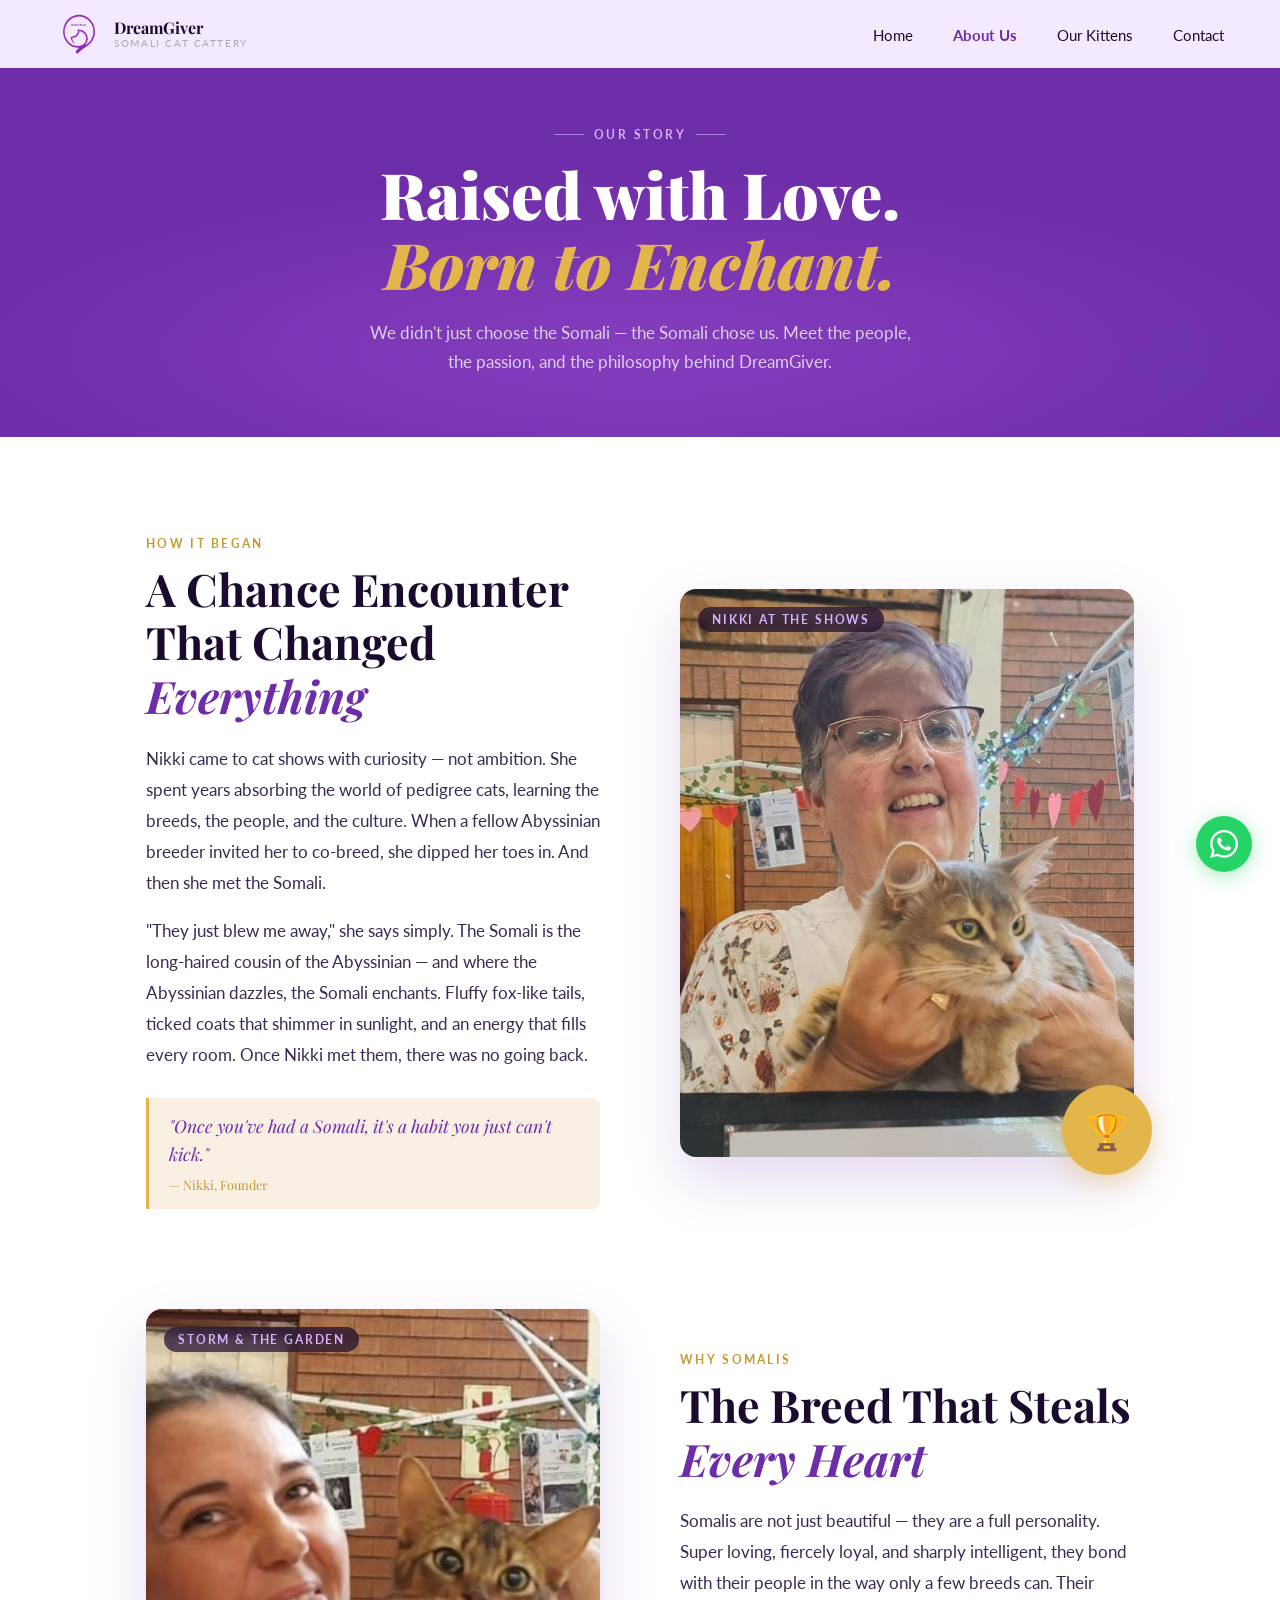
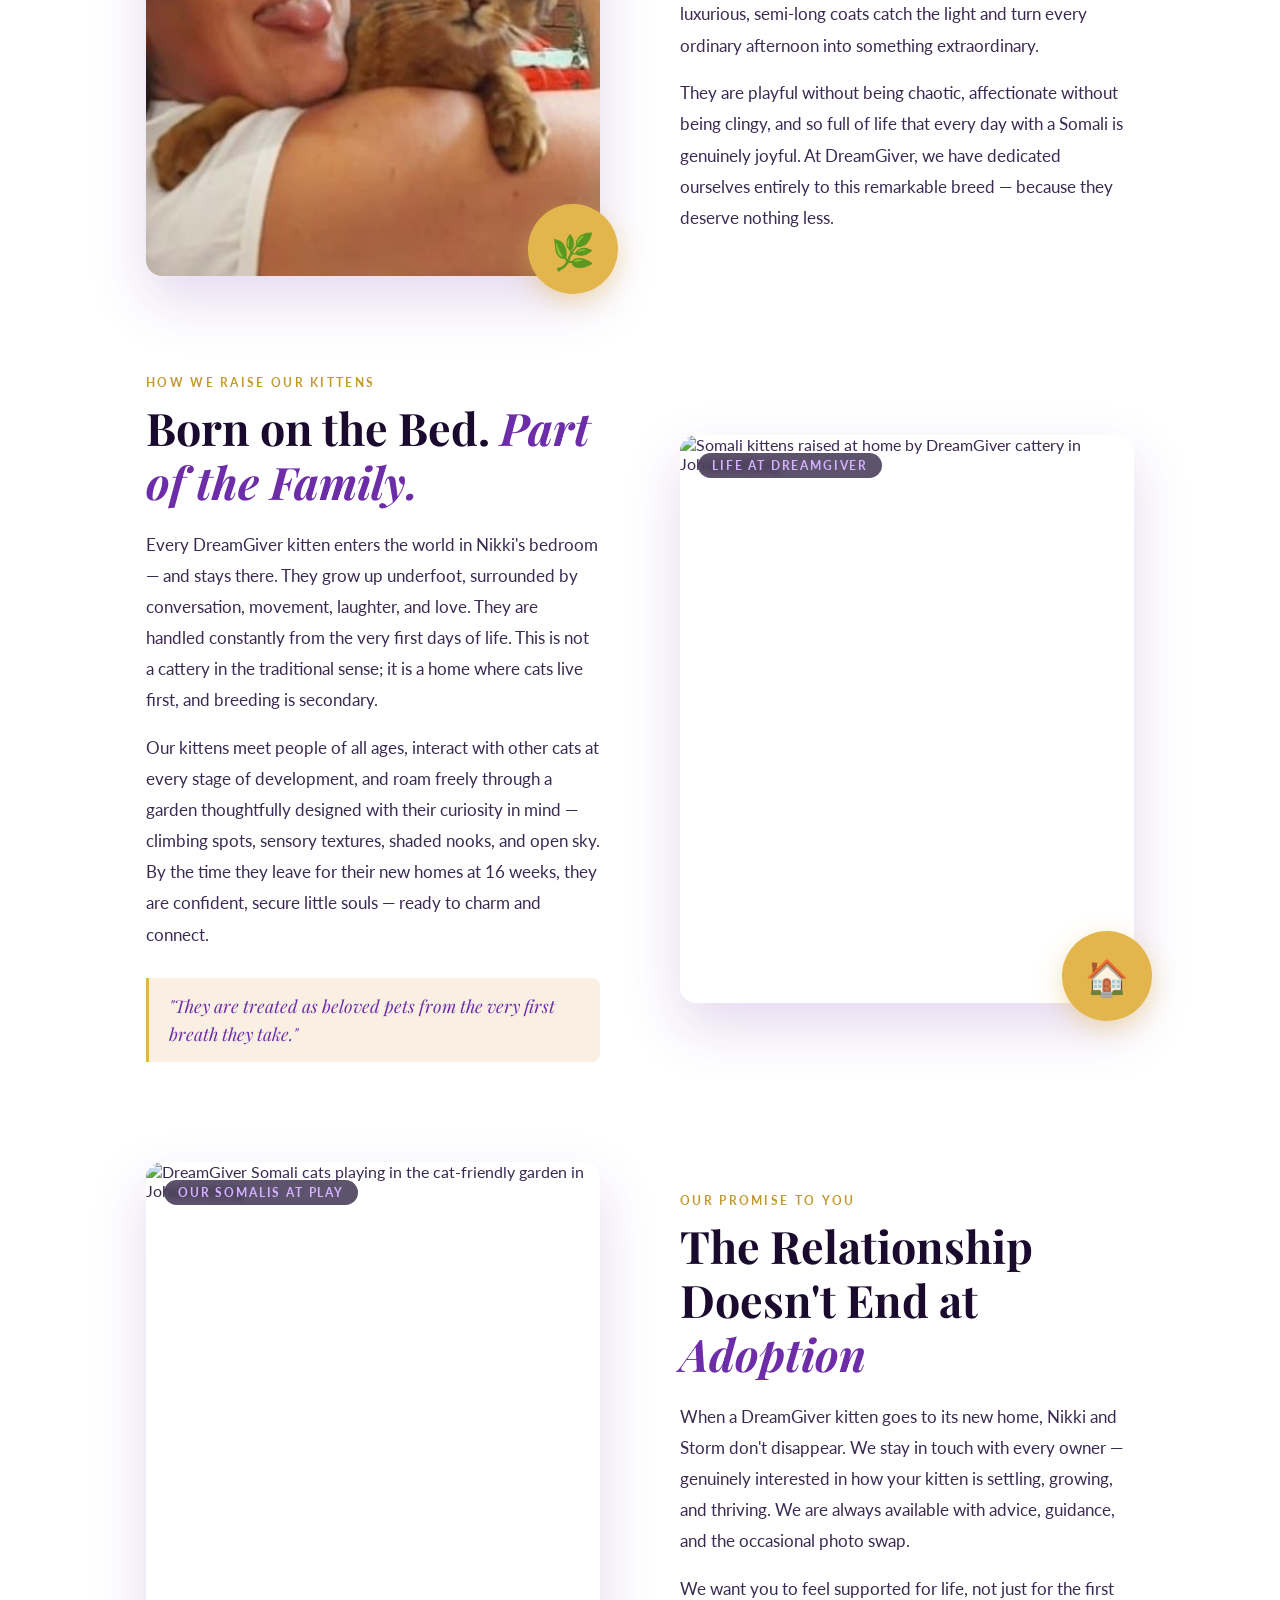
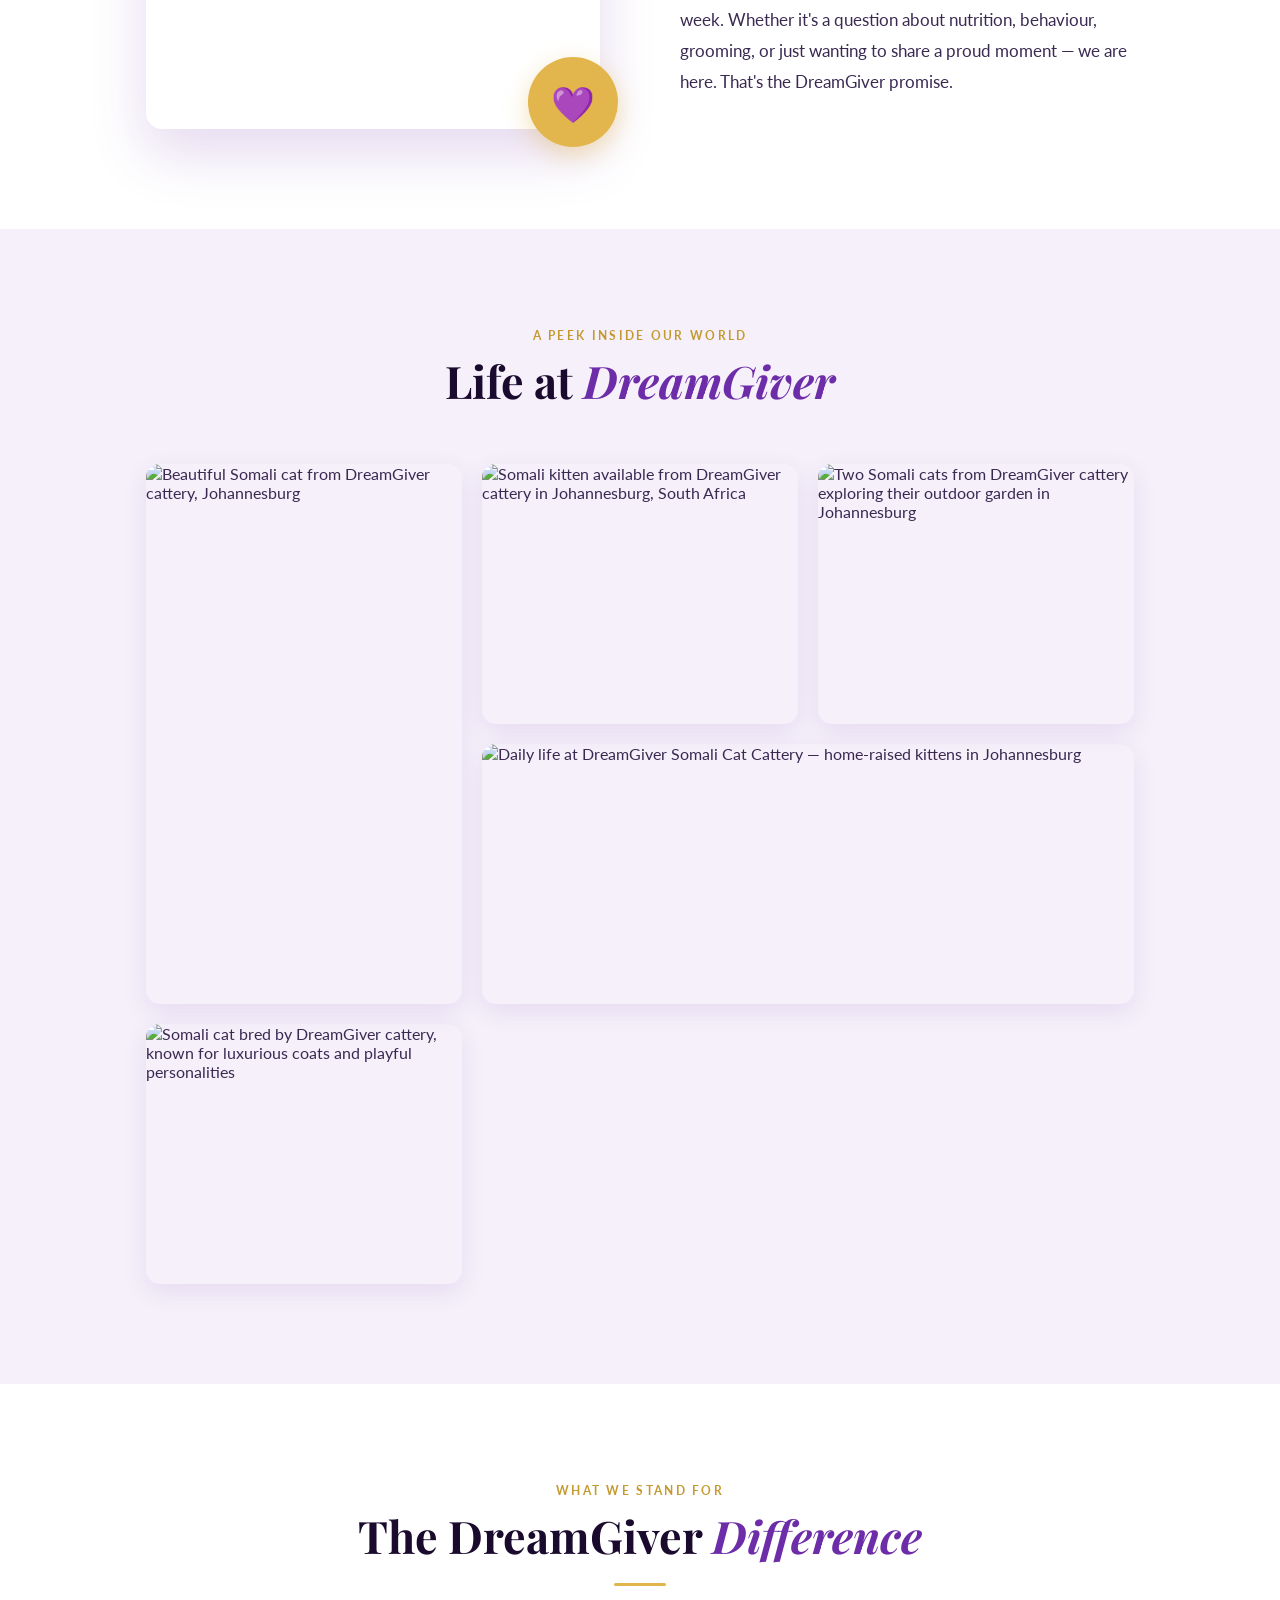
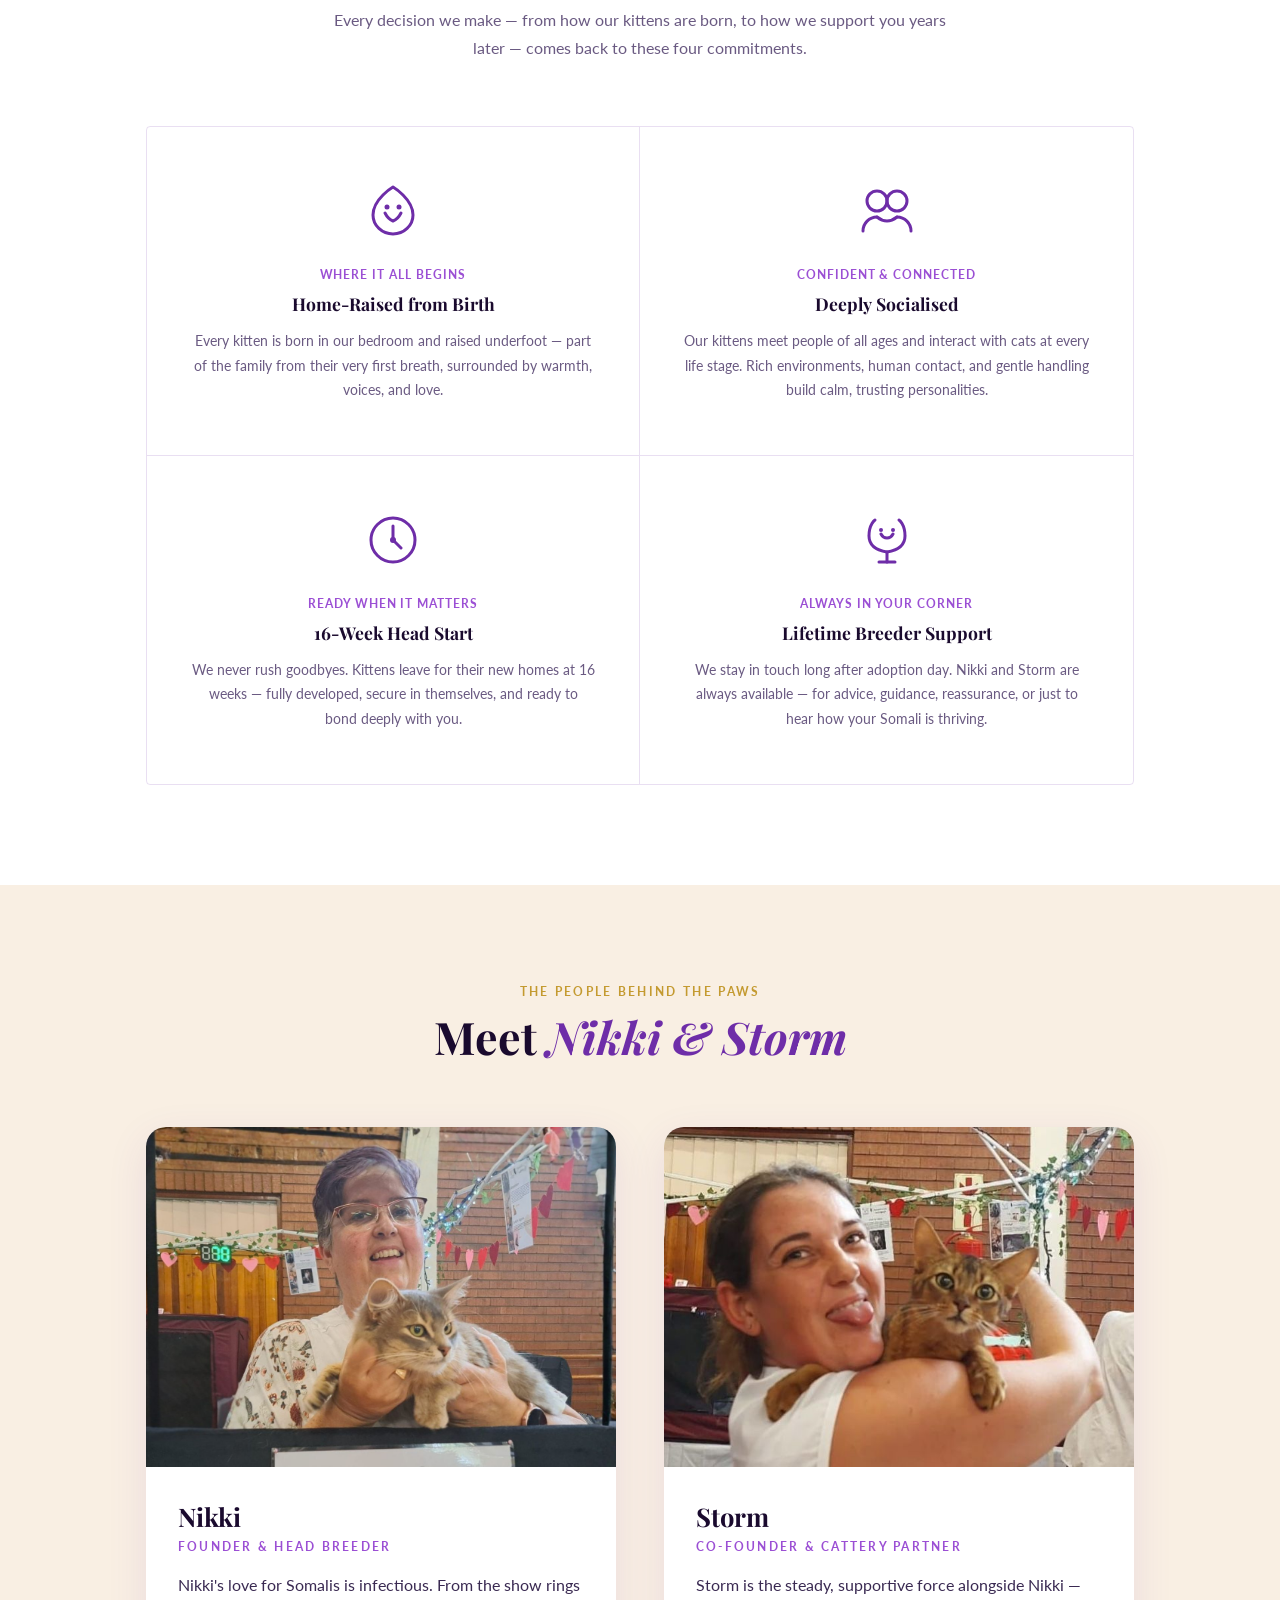
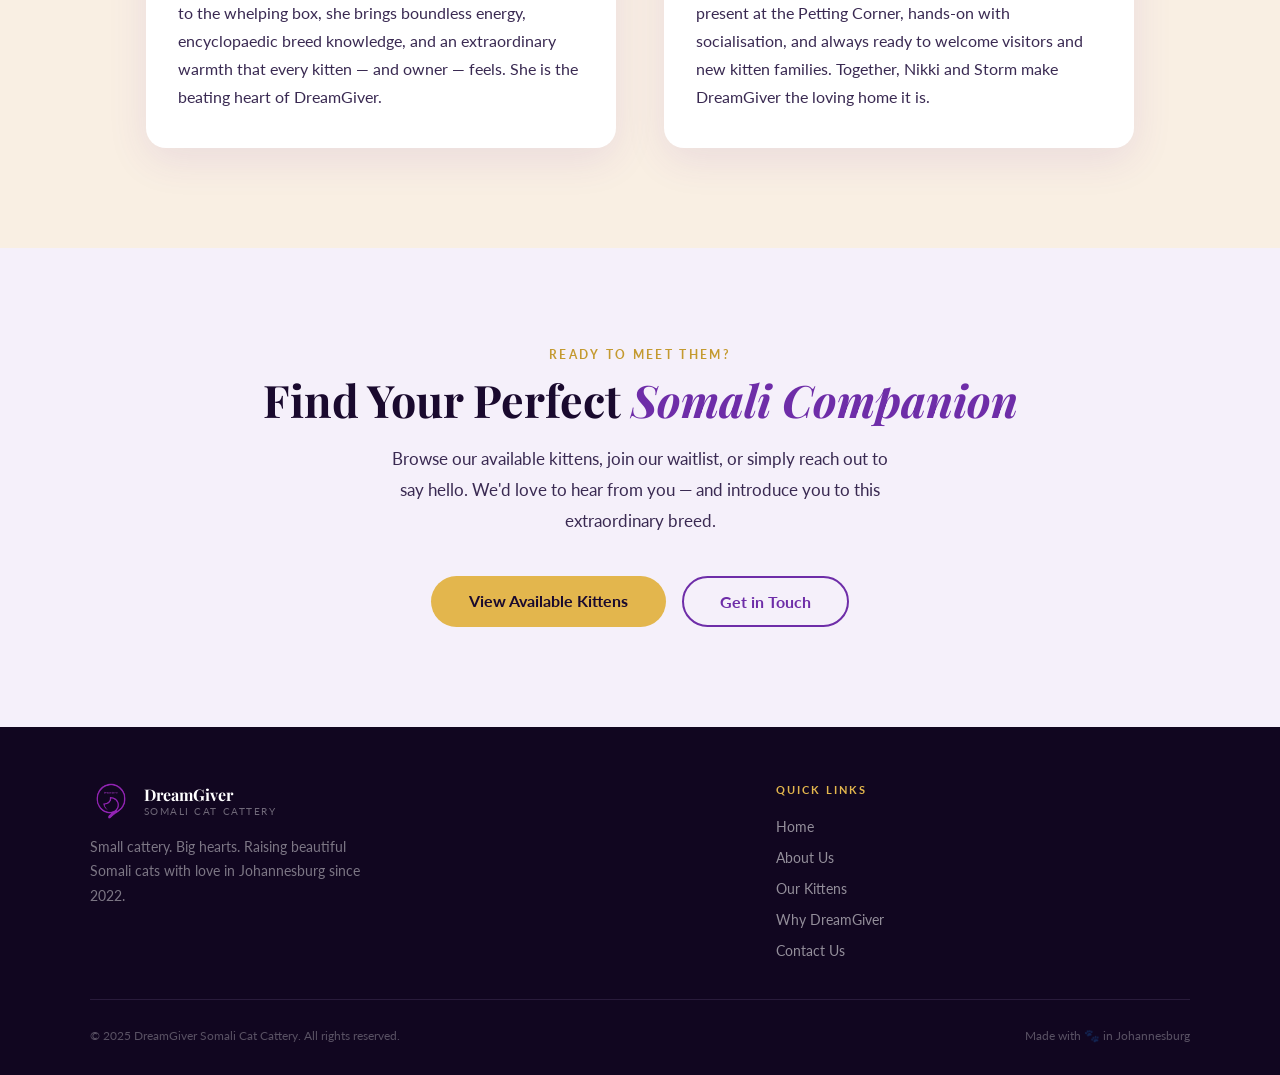
==== About.html @ c56e37cd "Update home page, add about and kittens pages" ====
<!DOCTYPE html>
<html lang="en">
<head>
  <meta charset="UTF-8" />
  <meta name="viewport" content="width=device-width, initial-scale=1.0" />

  <title>About Us | DreamGiver Somali Cat Cattery | Johannesburg</title>
  <meta name="description" content="Meet Nikki and Storm — the passionate hearts behind DreamGiver Somali Cat Cattery. Learn our story, our love for the Somali breed, and how we raise every kitten with devotion." />
  <meta name="keywords" content="DreamGiver cattery about, Nikki Storm Somali breeder, Somali cat breeders Johannesburg, DreamGiver Somalis story" />
  <meta name="author" content="DreamGiver Somali Cat Cattery" />
  <meta name="robots" content="index, follow" />
  <link rel="canonical" href="https://www.dreamgivercattery.com/about.html" />

  <meta property="og:type" content="website" />
  <meta property="og:url" content="https://www.dreamgivercattery.com/about.html" />
  <meta property="og:title" content="About DreamGiver | Somali Cat Cattery, Johannesburg" />
  <meta property="og:description" content="Meet Nikki and Storm — the heart behind DreamGiver. A small, passionate cattery raising extraordinary Somali cats with love in Johannesburg." />
  <meta property="og:image" content="https://www.dreamgivercattery.com/DreamGiver_logo.png" />

  <!-- ─── LOCAL BUSINESS STRUCTURED DATA ─── -->
  <script type="application/ld+json">
  {
    "@context": "https://schema.org",
    "@type": "LocalBusiness",
    "name": "DreamGiver Somali Cat Cattery",
    "description": "A small, passionate Somali cat cattery based in Johannesburg, raising beautiful well-socialised kittens with love and lifetime breeder support.",
    "url": "https://www.dreamgivercattery.com",
    "logo": "https://www.dreamgivercattery.com/DreamGiver_logo.png",
    "image": "https://www.dreamgivercattery.com/DreamGiver_logo.png",
    "telephone": ["+27827791642", "+27823374560"],
    "email": "dreamgivercattery@gmail.com",
    "address": {
      "@type": "PostalAddress",
      "addressLocality": "Johannesburg",
      "addressRegion": "Gauteng",
      "addressCountry": "ZA"
    },
    "geo": {
      "@type": "GeoCoordinates",
      "latitude": -26.2041,
      "longitude": 28.0473
    },
    "sameAs": [
      "https://www.instagram.com/dreamgivercattery/",
      "https://web.facebook.com/profile.php?id=61587740160853",
      "https://web.facebook.com/groups/3037441746483901"
    ],
    "priceRange": "$$",
    "openingHours": "Mo-Su 08:00-20:00"
  }
  </script>

  <!-- ─── ABOUT PAGE STRUCTURED DATA ─── -->
  <script type="application/ld+json">
  {
    "@context": "https://schema.org",
    "@type": "AboutPage",
    "name": "About DreamGiver Somali Cat Cattery",
    "description": "Meet Nikki and Storm, the passionate breeders behind DreamGiver Somali Cat Cattery in Johannesburg. Learn how our Somali kittens are home-raised, deeply socialised, and loved from birth.",
    "url": "https://www.dreamgivercattery.com/about.html",
    "mainEntity": {
      "@type": "Person",
      "name": "Nikki",
      "jobTitle": "Founder & Head Breeder",
      "worksFor": {
        "@type": "LocalBusiness",
        "name": "DreamGiver Somali Cat Cattery"
      }
    },
    "breadcrumb": {
      "@type": "BreadcrumbList",
      "itemListElement": [
        {
          "@type": "ListItem",
          "position": 1,
          "name": "Home",
          "item": "https://www.dreamgivercattery.com/"
        },
        {
          "@type": "ListItem",
          "position": 2,
          "name": "About Us",
          "item": "https://www.dreamgivercattery.com/about.html"
        }
      ]
    }
  }
  </script>

  <link rel="preconnect" href="https://fonts.googleapis.com" />
  <link rel="preconnect" href="https://fonts.gstatic.com" crossorigin />
  <link href="https://fonts.googleapis.com/css2?family=Playfair+Display:ital,wght@0,400;0,700;0,900;1,400&family=Lato:wght@300;400;700&display=swap" rel="stylesheet" />

  <style>
    :root {
      --purple:       #6E2DA8;
      --purple-light: #9B4FD4;
      --lavender:     #D4B2FF;
      --sand:         #F9EFE3;
      --gold:         #E3B64D;
      --gold-dark:    #C49A30;
      --white:        #FFFFFF;
      --dark:         #1a0a2e;
      --text:         #3a2a52;
      --bg-light:     #f5f0fa;
    }
    *, *::before, *::after { box-sizing: border-box; margin: 0; padding: 0; }
    html { scroll-behavior: smooth; }
    body { font-family: 'Lato', sans-serif; color: var(--text); background: var(--white); overflow-x: hidden; }
    img { max-width: 100%; display: block; }
    a { text-decoration: none; color: inherit; }

    /* ─── NAV ─── */
    nav {
      position: fixed; top: 0; left: 0; right: 0; z-index: 100;
      display: flex; align-items: center; justify-content: space-between;
      padding: 0 56px; height: 68px;
      background: #f3eaff;
      backdrop-filter: blur(8px);
      transition: box-shadow 0.3s;
    }
    nav.scrolled { box-shadow: 0 2px 24px rgba(110,45,168,0.10); }
    .nav-logo { display: flex; align-items: center; gap: 12px; }
    .nav-logo img { height: 40px; width: auto; }
    .nav-logo-name {
      font-family: 'Playfair Display', serif;
      font-size: 1rem; font-weight: 700; color: var(--dark); line-height: 1.15;
    }
    .nav-logo-name small {
      display: block; font-family: 'Lato', sans-serif;
      font-size: 0.62rem; font-weight: 400; letter-spacing: 0.16em;
      text-transform: uppercase; color: #aaa; margin-top: 1px;
    }
    .nav-links { display: flex; gap: 40px; list-style: none; }
    .nav-links a {
      font-family: 'Lato', sans-serif; font-size: 0.95rem;
      font-weight: 400; color: var(--dark); transition: color 0.2s;
    }
    .nav-links a:hover, .nav-links a.active { color: var(--purple); font-weight: 700; }

    /* ─── HAMBURGER ─── */
    .nav-hamburger { display: none; flex-direction: column; gap: 5px; cursor: pointer; padding: 8px; background: none; border: none; }
    .nav-hamburger span { width: 24px; height: 2px; background: var(--dark); display: block; transition: all 0.3s; border-radius: 2px; }
    .nav-hamburger.open span:nth-child(1) { transform: translateY(7px) rotate(45deg); }
    .nav-hamburger.open span:nth-child(2) { opacity: 0; }
    .nav-hamburger.open span:nth-child(3) { transform: translateY(-7px) rotate(-45deg); }

    /* ─── HERO BANNER ─── */
    .about-hero {
      padding-top: 68px;
      background: var(--purple);
      position: relative;
      overflow: hidden;
      min-height: 420px;
      display: flex; align-items: center; justify-content: center;
    }
    .about-hero::before {
      content: '';
      position: absolute; inset: 0;
      background: radial-gradient(ellipse 80% 60% at 50% 80%, rgba(155,79,212,0.5) 0%, transparent 70%);
    }
    /* Decorative paw-print blobs */
    .about-hero::after {
      content: '🐾';
      position: absolute;
      font-size: 9rem;
      opacity: 0.06;
      bottom: -20px; right: -20px;
      line-height: 1;
    }
    .about-hero-content {
      text-align: center;
      z-index: 2;
      padding: 60px 32px;
      max-width: 720px;
    }
    .about-hero-eyebrow {
      font-size: 0.72rem; font-weight: 700; letter-spacing: 0.22em;
      text-transform: uppercase; color: var(--lavender);
      display: flex; align-items: center; justify-content: center; gap: 10px;
      margin-bottom: 18px;
    }
    .about-hero-eyebrow::before, .about-hero-eyebrow::after {
      content: ''; width: 30px; height: 1px; background: var(--lavender); opacity: 0.6;
    }
    .about-hero-content h1 {
      font-family: 'Playfair Display', serif;
      font-size: clamp(2.4rem, 5vw, 4rem);
      font-weight: 900; color: var(--white); line-height: 1.1;
      margin-bottom: 18px;
    }
    .about-hero-content h1 em { font-style: italic; color: var(--gold); }
    .about-hero-content p {
      font-size: 1.05rem; line-height: 1.75;
      color: rgba(255,255,255,0.75);
      max-width: 560px; margin: 0 auto;
    }

    /* ─── SHARED ─── */
    .section-label {
      font-size: 0.72rem; font-weight: 700; letter-spacing: 0.2em;
      text-transform: uppercase; color: var(--gold-dark);
      display: block; margin-bottom: 12px;
    }
    .section-title {
      font-family: 'Playfair Display', serif;
      font-size: clamp(1.9rem, 3.5vw, 2.8rem);
      font-weight: 700; line-height: 1.2; color: var(--dark);
      margin-bottom: 20px;
    }
    .section-title em { font-style: italic; color: var(--purple); }
    .prose {
      font-size: 1.05rem; line-height: 1.85; color: var(--text);
      max-width: 640px;
    }
    .prose p + p { margin-top: 1em; }

    /* ─── STORY SECTION ─── */
    .story-section {
      padding: 100px 0;
      background: var(--white);
    }
    .story-inner {
      max-width: 1100px; margin: 0 auto; padding: 0 56px;
    }

    /* ─── STORY BLOCK: text + image alternating ─── */
    .story-block {
      display: grid;
      grid-template-columns: 1fr 1fr;
      gap: 80px;
      align-items: center;
      margin-bottom: 100px;
    }
    .story-block:last-of-type { margin-bottom: 0; }
    .story-block.reverse .story-text { order: 2; }
    .story-block.reverse .story-img  { order: 1; }

    .story-text {}
    .story-text blockquote {
      margin-top: 28px;
      border-left: 3px solid var(--gold);
      padding: 14px 20px;
      background: var(--sand);
      border-radius: 0 8px 8px 0;
      font-family: 'Playfair Display', serif;
      font-size: 1.1rem;
      font-style: italic;
      color: var(--purple);
      line-height: 1.6;
    }

    .story-img {
      position: relative;
    }
    .story-img img {
      width: 100%;
      border-radius: 16px;
      object-fit: cover;
      aspect-ratio: 4/5;
      box-shadow: 0 24px 56px rgba(110,45,168,0.18);
    }
    .story-img .img-badge {
      position: absolute;
      bottom: -18px; right: -18px;
      width: 90px; height: 90px;
      border-radius: 50%;
      background: var(--gold);
      display: flex; align-items: center; justify-content: center;
      font-family: 'Playfair Display', serif;
      font-size: 2.2rem;
      box-shadow: 0 8px 24px rgba(227,182,77,0.4);
    }
    .story-img .img-caption {
      position: absolute;
      top: 18px; left: 18px;
      background: rgba(26,10,46,0.7);
      color: var(--lavender);
      font-size: 0.72rem; letter-spacing: 0.16em; text-transform: uppercase; font-weight: 700;
      padding: 6px 14px; border-radius: 50px;
      backdrop-filter: blur(4px);
    }

    /* ─── GALLERY GRID ─── */
    .gallery-section {
      background: var(--bg-light);
      padding: 100px 0;
    }
    .gallery-inner {
      max-width: 1100px; margin: 0 auto; padding: 0 56px;
    }
    .gallery-header {
      text-align: center; margin-bottom: 56px;
    }
    .gallery-grid {
      display: grid;
      grid-template-columns: repeat(3, 1fr);
      grid-template-rows: auto auto;
      gap: 20px;
    }
    .gallery-item {
      border-radius: 14px; overflow: hidden;
      position: relative;
      box-shadow: 0 8px 24px rgba(110,45,168,0.10);
      transition: transform 0.3s, box-shadow 0.3s;
    }
    .gallery-item:hover { transform: translateY(-4px); box-shadow: 0 16px 40px rgba(110,45,168,0.18); }
    .gallery-item img {
      width: 100%; height: 100%; object-fit: cover; display: block;
      transition: transform 0.5s;
    }
    .gallery-item:hover img { transform: scale(1.04); }
    .gallery-item.tall { grid-row: span 2; }
    .gallery-item.wide { grid-column: span 2; }

    /* fixed heights per row */
    .gallery-item:not(.tall):not(.wide) { height: 260px; }
    .gallery-item.tall { height: 540px; }
    .gallery-item.wide { height: 260px; }

    /* ─── VALUES STRIP ─── */
    .values-section {
      background: var(--white);
      padding: 100px 0;
    }
    .values-inner {
      max-width: 1100px; margin: 0 auto; padding: 0 56px;
    }
    .values-header {
      text-align: center; max-width: 640px; margin: 0 auto 64px;
    }
    .values-header .divider { width: 52px; height: 3px; background: var(--gold); border-radius: 2px; margin: 0 auto 20px; }
    .values-header p { font-size: 1rem; line-height: 1.75; color: #6a5a82; margin-top: 16px; }
    .values-grid {
      display: grid;
      grid-template-columns: 1fr 1fr;
      border: 1px solid rgba(110,45,168,0.15);
      border-radius: 4px;
      overflow: hidden;
    }
    .value-card {
      padding: 52px 44px;
      border-right: 1px solid rgba(110,45,168,0.15);
      border-bottom: 1px solid rgba(110,45,168,0.15);
      text-align: center;
      transition: background 0.25s;
    }
    .value-card:nth-child(2n) { border-right: none; }
    .value-card:nth-child(3), .value-card:nth-child(4) { border-bottom: none; }
    .value-card:hover { background: var(--bg-light); }
    .value-icon { width: 64px; height: 64px; margin: 0 auto 24px; color: var(--purple); }
    .value-icon svg { width: 100%; height: 100%; }
    .value-sub {
      font-size: 0.78rem; font-weight: 700; letter-spacing: 0.08em;
      text-transform: uppercase; color: var(--purple-light); margin-bottom: 10px;
    }
    .value-title {
      font-family: 'Playfair Display', serif;
      font-size: 1.1rem; font-weight: 700;
      color: var(--dark); margin-bottom: 14px;
    }
    .value-desc {
      font-size: 0.88rem; line-height: 1.75;
      color: #6a5a82;
    }

    /* ─── MEET THE TEAM ─── */
    .team-section {
      background: var(--sand);
      padding: 100px 0;
    }
    .team-inner {
      max-width: 1100px; margin: 0 auto; padding: 0 56px;
    }
    .team-header { text-align: center; margin-bottom: 64px; }
    .team-grid {
      display: grid;
      grid-template-columns: 1fr 1fr;
      gap: 48px;
    }
    .team-card {
      background: var(--white);
      border-radius: 20px;
      overflow: hidden;
      box-shadow: 0 12px 40px rgba(110,45,168,0.10);
      display: flex; flex-direction: column;
    }
    .team-card-img {
      height: 340px; overflow: hidden; position: relative;
    }
    .team-card-img img {
      width: 100%; height: 100%; object-fit: cover;
      object-position: center top;
      transition: transform 0.5s;
    }
    .team-card:hover .team-card-img img { transform: scale(1.04); }
    .team-card-body { padding: 32px 32px 36px; }
    .team-card-name {
      font-family: 'Playfair Display', serif;
      font-size: 1.6rem; font-weight: 700; color: var(--dark);
      margin-bottom: 6px;
    }
    .team-card-role {
      font-size: 0.78rem; font-weight: 700; letter-spacing: 0.18em;
      text-transform: uppercase; color: var(--purple-light);
      margin-bottom: 18px;
    }
    .team-card-body p {
      font-size: 0.97rem; line-height: 1.8; color: var(--text);
    }

    /* ─── CTA STRIP ─── */
    .cta-section {
      background: var(--bg-light);
      padding: 100px 56px;
      text-align: center;
    }
    .cta-section .section-title { margin-bottom: 16px; }
    .cta-section .prose { margin: 0 auto 40px; text-align: center; max-width: 520px; }
    .btn-gold {
      background: var(--gold); color: var(--dark);
      font-family: 'Lato', sans-serif; font-weight: 700; font-size: 1rem;
      padding: 15px 38px; border-radius: 50px; border: none; cursor: pointer;
      display: inline-block;
      transition: background 0.2s, transform 0.15s, box-shadow 0.2s;
    }
    .btn-gold:hover { background: var(--gold-dark); transform: translateY(-2px); box-shadow: 0 8px 28px rgba(227,182,77,0.4); }
    .btn-outline {
      background: transparent; color: var(--purple);
      font-family: 'Lato', sans-serif; font-weight: 700; font-size: 1rem;
      padding: 14px 36px; border-radius: 50px; border: 2px solid var(--purple);
      cursor: pointer; display: inline-block;
      transition: background 0.2s, color 0.2s, transform 0.15s;
    }
    .btn-outline:hover { background: var(--purple); color: white; transform: translateY(-2px); }
    .cta-buttons { display: flex; gap: 16px; justify-content: center; flex-wrap: wrap; }

    /* ─── FOOTER ─── */
    footer {
      background: #110620;
      padding: 56px 56px 32px;
    }
    .footer-inner {
      max-width: 1100px; margin: 0 auto;
      display: grid; grid-template-columns: 1.5fr 1fr; gap: 64px;
      padding-bottom: 40px;
      border-bottom: 1px solid rgba(212,178,255,0.12);
    }
    .footer-brand { display: flex; flex-direction: column; gap: 16px; }
    .footer-logo { display: flex; align-items: center; gap: 12px; }
    .footer-logo img { height: 36px; width: auto; }
    .footer-logo-name {
      font-family: 'Playfair Display', serif; font-size: 1rem;
      font-weight: 700; color: white; line-height: 1.2;
    }
    .footer-logo-name small {
      display: block; font-family: 'Lato', sans-serif; font-size: 0.6rem;
      font-weight: 400; letter-spacing: 0.16em; text-transform: uppercase;
      color: rgba(255,255,255,0.4); margin-top: 2px;
    }
    .footer-tagline {
      font-size: 0.9rem; line-height: 1.7;
      color: rgba(255,255,255,0.45); max-width: 280px;
    }
    .footer-nav h4 {
      font-family: 'Lato', sans-serif; font-size: 0.7rem; font-weight: 700;
      letter-spacing: 0.18em; text-transform: uppercase;
      color: var(--gold); margin-bottom: 20px;
    }
    .footer-nav ul { list-style: none; display: flex; flex-direction: column; gap: 12px; }
    .footer-nav ul li a {
      font-size: 0.9rem; color: rgba(255,255,255,0.55);
      transition: color 0.2s;
    }
    .footer-nav ul li a:hover { color: var(--lavender); }
    .footer-bottom {
      max-width: 1100px; margin: 0 auto;
      padding-top: 28px;
      display: flex; align-items: center; justify-content: space-between;
    }
    .footer-copy {
      font-size: 0.78rem; color: rgba(255,255,255,0.3);
    }
    .footer-copy a { color: rgba(255,255,255,0.4); transition: color 0.2s; }
    .footer-copy a:hover { color: var(--lavender); }

    /* ─── ANIMATIONS ─── */
    body.js-ready .fade-up {
      opacity: 0; transform: translateY(32px);
      transition: opacity 0.7s ease, transform 0.7s ease;
    }
    body.js-ready .fade-up.visible { opacity: 1; transform: none; }

    /* ─── RESPONSIVE ─── */
    @media (max-width: 900px) {
      nav { padding: 0 24px; }
      .nav-links { display: none; position: absolute; top: 68px; left: 0; right: 0; background: #f3eaff; flex-direction: column; gap: 0; padding: 16px 0; box-shadow: 0 8px 24px rgba(110,45,168,0.1); }
      .nav-links.open { display: flex; }
      .nav-links li a { display: block; padding: 12px 32px; }
      .nav-hamburger { display: flex; }

      .story-block { grid-template-columns: 1fr; gap: 40px; margin-bottom: 64px; }
      .story-block.reverse .story-text { order: 1; }
      .story-block.reverse .story-img  { order: 2; }
      .story-inner { padding: 0 24px; }

      .gallery-grid { grid-template-columns: 1fr 1fr; }
      .gallery-item.tall { grid-row: span 1; height: 220px; }
      .gallery-item.wide { grid-column: span 2; }
      .gallery-inner { padding: 0 24px; }

      .values-inner { padding: 0 24px; }
      .value-card { padding: 36px 28px; }

      .team-grid { grid-template-columns: 1fr; }
      .team-inner { padding: 0 24px; }

      .cta-section { padding: 72px 24px; }
      footer { padding: 56px 24px 32px; }
      .footer-inner { grid-template-columns: 1fr; gap: 32px; }
      .footer-bottom { padding-top: 20px; flex-direction: column; gap: 8px; }
    }
    @media (max-width: 560px) {
      .about-hero-content h1 { font-size: 2rem; }
      .gallery-grid { grid-template-columns: 1fr; }
      .gallery-item.wide { grid-column: span 1; }
      .gallery-item, .gallery-item.tall, .gallery-item.wide { height: 240px; }
      .values-grid { grid-template-columns: 1fr; }
      .value-card:nth-child(n) { border-right: none; border-bottom: 1px solid rgba(110,45,168,0.15); }
      .value-card:last-child { border-bottom: none; }
    }
  </style>
</head>
<body>

<!-- ─── NAV ─── -->
<nav id="main-nav">
  <a class="nav-logo" href="index.html">
    <img src="DreamGiver_logo.png" alt="DreamGiver logo" />
    <div class="nav-logo-name">DreamGiver<small>Somali Cat Cattery</small></div>
  </a>
  <ul class="nav-links" id="navLinks">
    <li><a href="index.html">Home</a></li>
    <li><a href="about.html" class="active">About Us</a></li>
    <li><a href="index.html#kittens">Our Kittens</a></li>
    <li><a href="index.html#contact">Contact</a></li>
  </ul>
  <button class="nav-hamburger" id="hamburger" aria-label="Menu" aria-expanded="false">
    <span></span><span></span><span></span>
  </button>
</nav>

<!-- ─── HERO BANNER ─── -->
<section class="about-hero">
  <div class="about-hero-content">
    <div class="about-hero-eyebrow">Our Story</div>
    <h1>Raised with Love.<br /><em>Born to Enchant.</em></h1>
    <p>We didn't just choose the Somali — the Somali chose us. Meet the people, the passion, and the philosophy behind DreamGiver.</p>
  </div>
</section>

<!-- ─── STORY: HOW IT BEGAN ─── -->
<section class="story-section">
  <div class="story-inner">

    <!-- Block 1: How it began -->
    <div class="story-block fade-up">
      <div class="story-text">
        <span class="section-label">How it began</span>
        <h2 class="section-title">A Chance Encounter That Changed <em>Everything</em></h2>
        <div class="prose">
          <p>Nikki came to cat shows with curiosity — not ambition. She spent years absorbing the world of pedigree cats, learning the breeds, the people, and the culture. When a fellow Abyssinian breeder invited her to co-breed, she dipped her toes in. And then she met the Somali.</p>
          <p>"They just blew me away," she says simply. The Somali is the long-haired cousin of the Abyssinian — and where the Abyssinian dazzles, the Somali enchants. Fluffy fox-like tails, ticked coats that shimmer in sunlight, and an energy that fills every room. Once Nikki met them, there was no going back.</p>
        </div>
        <blockquote>"Once you've had a Somali, it's a habit you just can't kick."<br /><small style="font-size:0.8rem;font-style:normal;color:var(--gold-dark);margin-top:6px;display:block;">— Nikki, Founder</small></blockquote>
      </div>
      <div class="story-img">
        <span class="img-caption">Nikki at the Shows</span>
        <img src="about_1.jpg" alt="Nikki, founder of DreamGiver Somali Cat Cattery, at a pedigree cat show in Johannesburg" loading="lazy" />
        <div class="img-badge">🏆</div>
      </div>
    </div>

    <!-- Block 2: The breed -->
    <div class="story-block reverse fade-up">
      <div class="story-text">
        <span class="section-label">Why Somalis</span>
        <h2 class="section-title">The Breed That Steals <em>Every Heart</em></h2>
        <div class="prose">
          <p>Somalis are not just beautiful — they are a full personality. Super loving, fiercely loyal, and sharply intelligent, they bond with their people in the way only a few breeds can. Their luxurious, semi-long coats catch the light and turn every ordinary afternoon into something extraordinary.</p>
          <p>They are playful without being chaotic, affectionate without being clingy, and so full of life that every day with a Somali is genuinely joyful. At DreamGiver, we have dedicated ourselves entirely to this remarkable breed — because they deserve nothing less.</p>
        </div>
      </div>
      <div class="story-img">
        <span class="img-caption">Storm & the Garden</span>
        <img src="about_2.jpg" alt="Storm, co-founder of DreamGiver, with Somali cats at the cattery petting corner" loading="lazy" />
        <div class="img-badge">🌿</div>
      </div>
    </div>

    <!-- Block 3: How we raise them -->
    <div class="story-block fade-up">
      <div class="story-text">
        <span class="section-label">How we raise our kittens</span>
        <h2 class="section-title">Born on the Bed. <em>Part of the Family.</em></h2>
        <div class="prose">
          <p>Every DreamGiver kitten enters the world in Nikki's bedroom — and stays there. They grow up underfoot, surrounded by conversation, movement, laughter, and love. They are handled constantly from the very first days of life. This is not a cattery in the traditional sense; it is a home where cats live first, and breeding is secondary.</p>
          <p>Our kittens meet people of all ages, interact with other cats at every stage of development, and roam freely through a garden thoughtfully designed with their curiosity in mind — climbing spots, sensory textures, shaded nooks, and open sky. By the time they leave for their new homes at 16 weeks, they are confident, secure little souls — ready to charm and connect.</p>
        </div>
        <blockquote>"They are treated as beloved pets from the very first breath they take."</blockquote>
      </div>
      <div class="story-img">
        <span class="img-caption">Life at DreamGiver</span>
        <img src="about_3.jpg" alt="Somali kittens raised at home by DreamGiver cattery in Johannesburg" loading="lazy" />
        <div class="img-badge">🏠</div>
      </div>
    </div>

    <!-- Block 4: Ongoing support -->
    <div class="story-block reverse fade-up">
      <div class="story-text">
        <span class="section-label">Our promise to you</span>
        <h2 class="section-title">The Relationship Doesn't End at <em>Adoption</em></h2>
        <div class="prose">
          <p>When a DreamGiver kitten goes to its new home, Nikki and Storm don't disappear. We stay in touch with every owner — genuinely interested in how your kitten is settling, growing, and thriving. We are always available with advice, guidance, and the occasional photo swap.</p>
          <p>We want you to feel supported for life, not just for the first week. Whether it's a question about nutrition, behaviour, grooming, or just wanting to share a proud moment — we are here. That's the DreamGiver promise.</p>
        </div>
      </div>
      <div class="story-img">
        <span class="img-caption">Our Somalis at Play</span>
        <img src="about_4.jpg" alt="DreamGiver Somali cats playing in the cat-friendly garden in Johannesburg" loading="lazy" />
        <div class="img-badge">💜</div>
      </div>
    </div>

  </div>
</section>

<!-- ─── PHOTO GALLERY ─── -->
<section class="gallery-section">
  <div class="gallery-inner">
    <div class="gallery-header fade-up">
      <span class="section-label">A Peek Inside Our World</span>
      <h2 class="section-title">Life at <em>DreamGiver</em></h2>
    </div>
    <div class="gallery-grid fade-up">
      <div class="gallery-item tall">
        <img src="cat_1.jpg" alt="Beautiful Somali cat from DreamGiver cattery, Johannesburg" loading="lazy" />
      </div>
      <div class="gallery-item">
        <img src="cat_2.jpg" alt="Somali kitten available from DreamGiver cattery in Johannesburg, South Africa" loading="lazy" />
      </div>
      <div class="gallery-item">
        <img src="cat_3.jpg" alt="Two Somali cats from DreamGiver cattery exploring their outdoor garden in Johannesburg" loading="lazy" />
      </div>
      <div class="gallery-item wide">
        <img src="about_5.jpg" alt="Daily life at DreamGiver Somali Cat Cattery — home-raised kittens in Johannesburg" loading="lazy" />
      </div>
      <div class="gallery-item">
        <img src="about_6.jpg" alt="Somali cat bred by DreamGiver cattery, known for luxurious coats and playful personalities" loading="lazy" />
      </div>
    </div>
  </div>
</section>

<!-- ─── VALUES ─── -->
<section class="values-section">
  <div class="values-inner fade-up">
    <div class="values-header">
      <span class="section-label">What We Stand For</span>
      <h2 class="section-title">The DreamGiver <em>Difference</em></h2>
      <div class="divider"></div>
      <p>Every decision we make — from how our kittens are born, to how we support you years later — comes back to these four commitments.</p>
    </div>
    <div class="values-grid">

      <div class="value-card">
        <div class="value-icon">
          <svg viewBox="0 0 64 64" fill="none" xmlns="http://www.w3.org/2000/svg">
            <path d="M32 8C32 8 12 20 12 36C12 46.493 21.059 55 32 55C42.941 55 52 46.493 52 36C52 20 32 8 32 8Z" stroke="currentColor" stroke-width="3" stroke-linejoin="round"/>
            <path d="M24 34C24 34 27 40 32 42C37 40 40 34 40 34" stroke="currentColor" stroke-width="3" stroke-linecap="round" stroke-linejoin="round"/>
            <circle cx="26" cy="28" r="2.5" fill="currentColor"/>
            <circle cx="38" cy="28" r="2.5" fill="currentColor"/>
          </svg>
        </div>
        <div class="value-sub">Where it all begins</div>
        <h3 class="value-title">Home-Raised from Birth</h3>
        <p class="value-desc">Every kitten is born in our bedroom and raised underfoot — part of the family from their very first breath, surrounded by warmth, voices, and love.</p>
      </div>

      <div class="value-card">
        <div class="value-icon">
          <svg viewBox="0 0 64 64" fill="none" xmlns="http://www.w3.org/2000/svg">
            <circle cx="22" cy="22" r="10" stroke="currentColor" stroke-width="3"/>
            <circle cx="42" cy="22" r="10" stroke="currentColor" stroke-width="3"/>
            <path d="M8 52C8 44.268 14.268 38 22 38" stroke="currentColor" stroke-width="3" stroke-linecap="round"/>
            <path d="M56 52C56 44.268 49.732 38 42 38" stroke="currentColor" stroke-width="3" stroke-linecap="round"/>
            <path d="M22 38C22 38 27 42 32 42C37 42 42 38 42 38" stroke="currentColor" stroke-width="3" stroke-linecap="round"/>
          </svg>
        </div>
        <div class="value-sub">Confident & connected</div>
        <h3 class="value-title">Deeply Socialised</h3>
        <p class="value-desc">Our kittens meet people of all ages and interact with cats at every life stage. Rich environments, human contact, and gentle handling build calm, trusting personalities.</p>
      </div>

      <div class="value-card">
        <div class="value-icon">
          <svg viewBox="0 0 64 64" fill="none" xmlns="http://www.w3.org/2000/svg">
            <circle cx="32" cy="32" r="22" stroke="currentColor" stroke-width="3"/>
            <path d="M32 18V32L40 40" stroke="currentColor" stroke-width="3" stroke-linecap="round" stroke-linejoin="round"/>
            <circle cx="32" cy="32" r="3" fill="currentColor"/>
          </svg>
        </div>
        <div class="value-sub">Ready when it matters</div>
        <h3 class="value-title">16-Week Head Start</h3>
        <p class="value-desc">We never rush goodbyes. Kittens leave for their new homes at 16 weeks — fully developed, secure in themselves, and ready to bond deeply with you.</p>
      </div>

      <div class="value-card">
        <div class="value-icon">
          <svg viewBox="0 0 64 64" fill="none" xmlns="http://www.w3.org/2000/svg">
            <path d="M20 12C20 12 14 16 14 28C14 36 20 42 32 44C44 42 50 36 50 28C50 16 44 12 44 12" stroke="currentColor" stroke-width="3" stroke-linecap="round" stroke-linejoin="round"/>
            <path d="M32 44V54" stroke="currentColor" stroke-width="3" stroke-linecap="round"/>
            <path d="M24 54H40" stroke="currentColor" stroke-width="3" stroke-linecap="round"/>
            <path d="M26 26C26 26 28 30 32 30C36 30 38 26 38 26" stroke="currentColor" stroke-width="3" stroke-linecap="round"/>
            <circle cx="26" cy="22" r="2" fill="currentColor"/>
            <circle cx="38" cy="22" r="2" fill="currentColor"/>
          </svg>
        </div>
        <div class="value-sub">Always in your corner</div>
        <h3 class="value-title">Lifetime Breeder Support</h3>
        <p class="value-desc">We stay in touch long after adoption day. Nikki and Storm are always available — for advice, guidance, reassurance, or just to hear how your Somali is thriving.</p>
      </div>

    </div>
  </div>
</section>

<!-- ─── MEET NIKKI & STORM ─── -->
<section class="team-section">
  <div class="team-inner">
    <div class="team-header fade-up">
      <span class="section-label">The People Behind the Paws</span>
      <h2 class="section-title">Meet <em>Nikki &amp; Storm</em></h2>
    </div>
    <div class="team-grid fade-up">
      <div class="team-card">
        <div class="team-card-img">
          <img src="about_1.jpg" alt="Nikki, founder and head breeder at DreamGiver Somali Cat Cattery, Johannesburg" loading="lazy" />
        </div>
        <div class="team-card-body">
          <div class="team-card-name">Nikki</div>
          <div class="team-card-role">Founder &amp; Head Breeder</div>
          <p>Nikki's love for Somalis is infectious. From the show rings to the whelping box, she brings boundless energy, encyclopaedic breed knowledge, and an extraordinary warmth that every kitten — and owner — feels. She is the beating heart of DreamGiver.</p>
        </div>
      </div>
      <div class="team-card">
        <div class="team-card-img">
          <img src="about_2.jpg" alt="Storm, co-founder of DreamGiver Somali Cat Cattery, Johannesburg" loading="lazy" />
        </div>
        <div class="team-card-body">
          <div class="team-card-name">Storm</div>
          <div class="team-card-role">Co-Founder &amp; Cattery Partner</div>
          <p>Storm is the steady, supportive force alongside Nikki — present at the Petting Corner, hands-on with socialisation, and always ready to welcome visitors and new kitten families. Together, Nikki and Storm make DreamGiver the loving home it is.</p>
        </div>
      </div>
    </div>
  </div>
</section>

<!-- ─── CTA ─── -->
<section class="cta-section fade-up">
  <span class="section-label">Ready to meet them?</span>
  <h2 class="section-title">Find Your Perfect <em>Somali Companion</em></h2>
  <div class="prose">
    <p>Browse our available kittens, join our waitlist, or simply reach out to say hello. We'd love to hear from you — and introduce you to this extraordinary breed.</p>
  </div>
  <div class="cta-buttons">
    <a href="index.html#kittens" class="btn-gold">View Available Kittens</a>
    <a href="index.html#contact" class="btn-outline">Get in Touch</a>
  </div>
</section>

<!-- ─── FOOTER ─── -->
<footer>
  <div class="footer-inner">
    <div class="footer-brand">
      <div class="footer-logo">
        <img src="DreamGiver_logo.png" alt="DreamGiver" />
        <div class="footer-logo-name">
          DreamGiver
          <small>Somali Cat Cattery</small>
        </div>
      </div>
      <p class="footer-tagline">Small cattery. Big hearts. Raising beautiful Somali cats with love in Johannesburg since 2022.</p>
    </div>
    <div class="footer-nav">
      <h4>Quick Links</h4>
      <ul>
        <li><a href="index.html">Home</a></li>
        <li><a href="about.html">About Us</a></li>
        <li><a href="index.html#kittens">Our Kittens</a></li>
        <li><a href="index.html#why">Why DreamGiver</a></li>
        <li><a href="index.html#contact">Contact Us</a></li>
      </ul>
    </div>
  </div>
  <div class="footer-bottom">
    <p class="footer-copy">© 2025 DreamGiver Somali Cat Cattery. All rights reserved.</p>
    <p class="footer-copy">Made with 🐾 in Johannesburg</p>
  </div>
</footer>

<!-- WhatsApp Float -->
<a href="https://wa.me/27827791642" target="_blank" aria-label="Chat on WhatsApp" style="position:fixed;bottom:28px;right:28px;width:56px;height:56px;background:#25D366;border-radius:50%;display:flex;align-items:center;justify-content:center;box-shadow:0 4px 20px rgba(37,211,102,0.4);z-index:200;transition:transform 0.2s;">
  <svg width="28" height="28" viewBox="0 0 24 24" fill="white"><path d="M17.472 14.382c-.297-.149-1.758-.867-2.03-.967-.273-.099-.471-.148-.67.15-.197.297-.767.966-.94 1.164-.173.199-.347.223-.644.075-.297-.15-1.255-.463-2.39-1.475-.883-.788-1.48-1.761-1.653-2.059-.173-.297-.018-.458.13-.606.134-.133.298-.347.446-.52.149-.174.198-.298.298-.497.099-.198.05-.371-.025-.52-.075-.149-.669-1.612-.916-2.207-.242-.579-.487-.5-.669-.51-.173-.008-.371-.01-.57-.01-.198 0-.52.074-.792.372-.272.297-1.04 1.016-1.04 2.479 0 1.462 1.065 2.875 1.213 3.074.149.198 2.096 3.2 5.077 4.487.709.306 1.262.489 1.694.625.712.227 1.36.195 1.871.118.571-.085 1.758-.719 2.006-1.413.248-.694.248-1.289.173-1.413-.074-.124-.272-.198-.57-.347m-5.421 7.403h-.004a9.87 9.87 0 01-5.031-1.378l-.361-.214-3.741.982.998-3.648-.235-.374a9.86 9.86 0 01-1.51-5.26c.001-5.45 4.436-9.884 9.888-9.884 2.64 0 5.122 1.03 6.988 2.898a9.825 9.825 0 012.893 6.994c-.003 5.45-4.437 9.884-9.885 9.884m8.413-18.297A11.815 11.815 0 0012.05 0C5.495 0 .16 5.335.157 11.892c0 2.096.547 4.142 1.588 5.945L.057 24l6.305-1.654a11.882 11.882 0 005.683 1.448h.005c6.554 0 11.89-5.335 11.893-11.893a11.821 11.821 0 00-3.48-8.413z"/></svg>
</a>

<script>
  // Nav scroll shadow
  const nav = document.getElementById('main-nav');
  window.addEventListener('scroll', () => nav.classList.toggle('scrolled', window.scrollY > 20));

  // Hamburger
  const hamburger = document.getElementById('hamburger');
  const navLinks = document.getElementById('navLinks');
  hamburger.addEventListener('click', () => {
    const open = navLinks.classList.toggle('open');
    hamburger.classList.toggle('open', open);
    hamburger.setAttribute('aria-expanded', open);
  });

  // Scroll fade-in — add js-ready so content is visible by default without JS
  document.body.classList.add('js-ready');
  const fadeEls = document.querySelectorAll('.fade-up');
  const observer = new IntersectionObserver((entries) => {
    entries.forEach(e => {
      if (e.isIntersecting) { e.target.classList.add('visible'); observer.unobserve(e.target); }
    });
  }, { threshold: 0.08 });
  fadeEls.forEach(el => observer.observe(el));
</script>

</body>
</html>
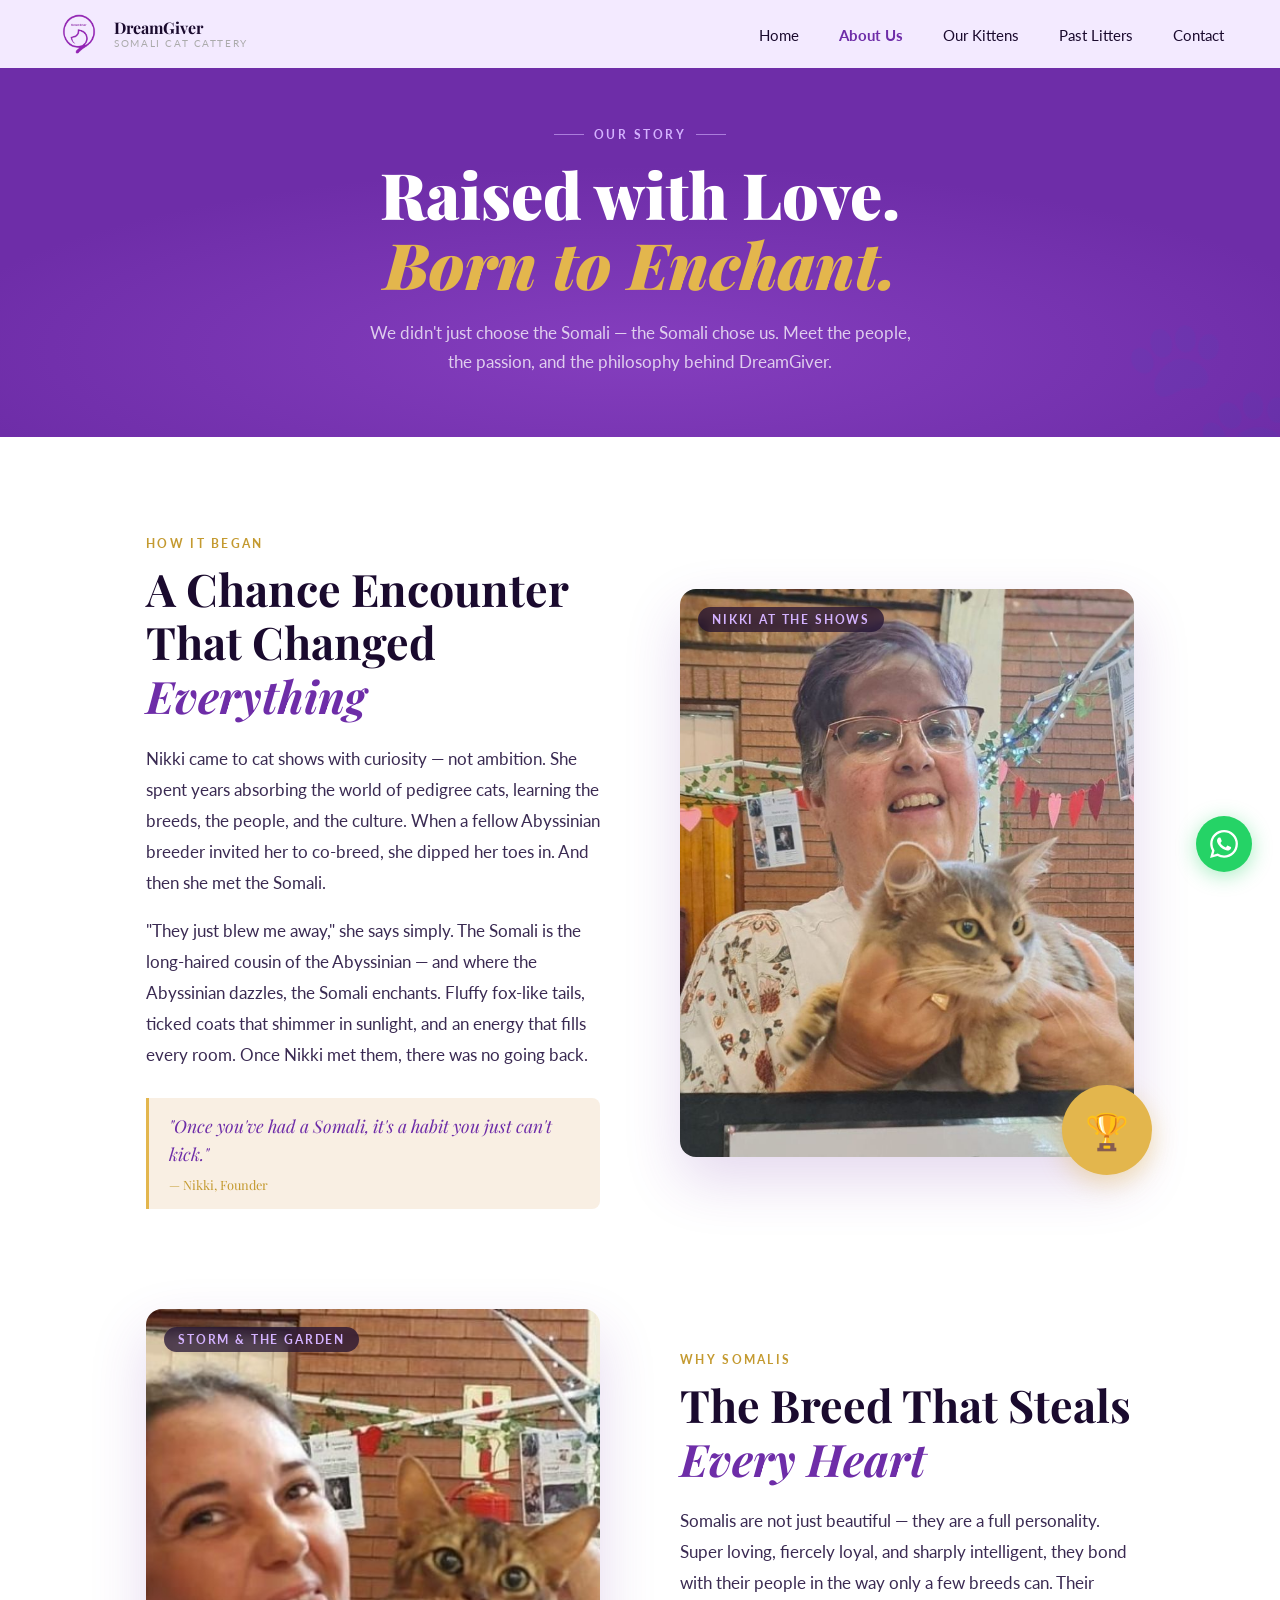
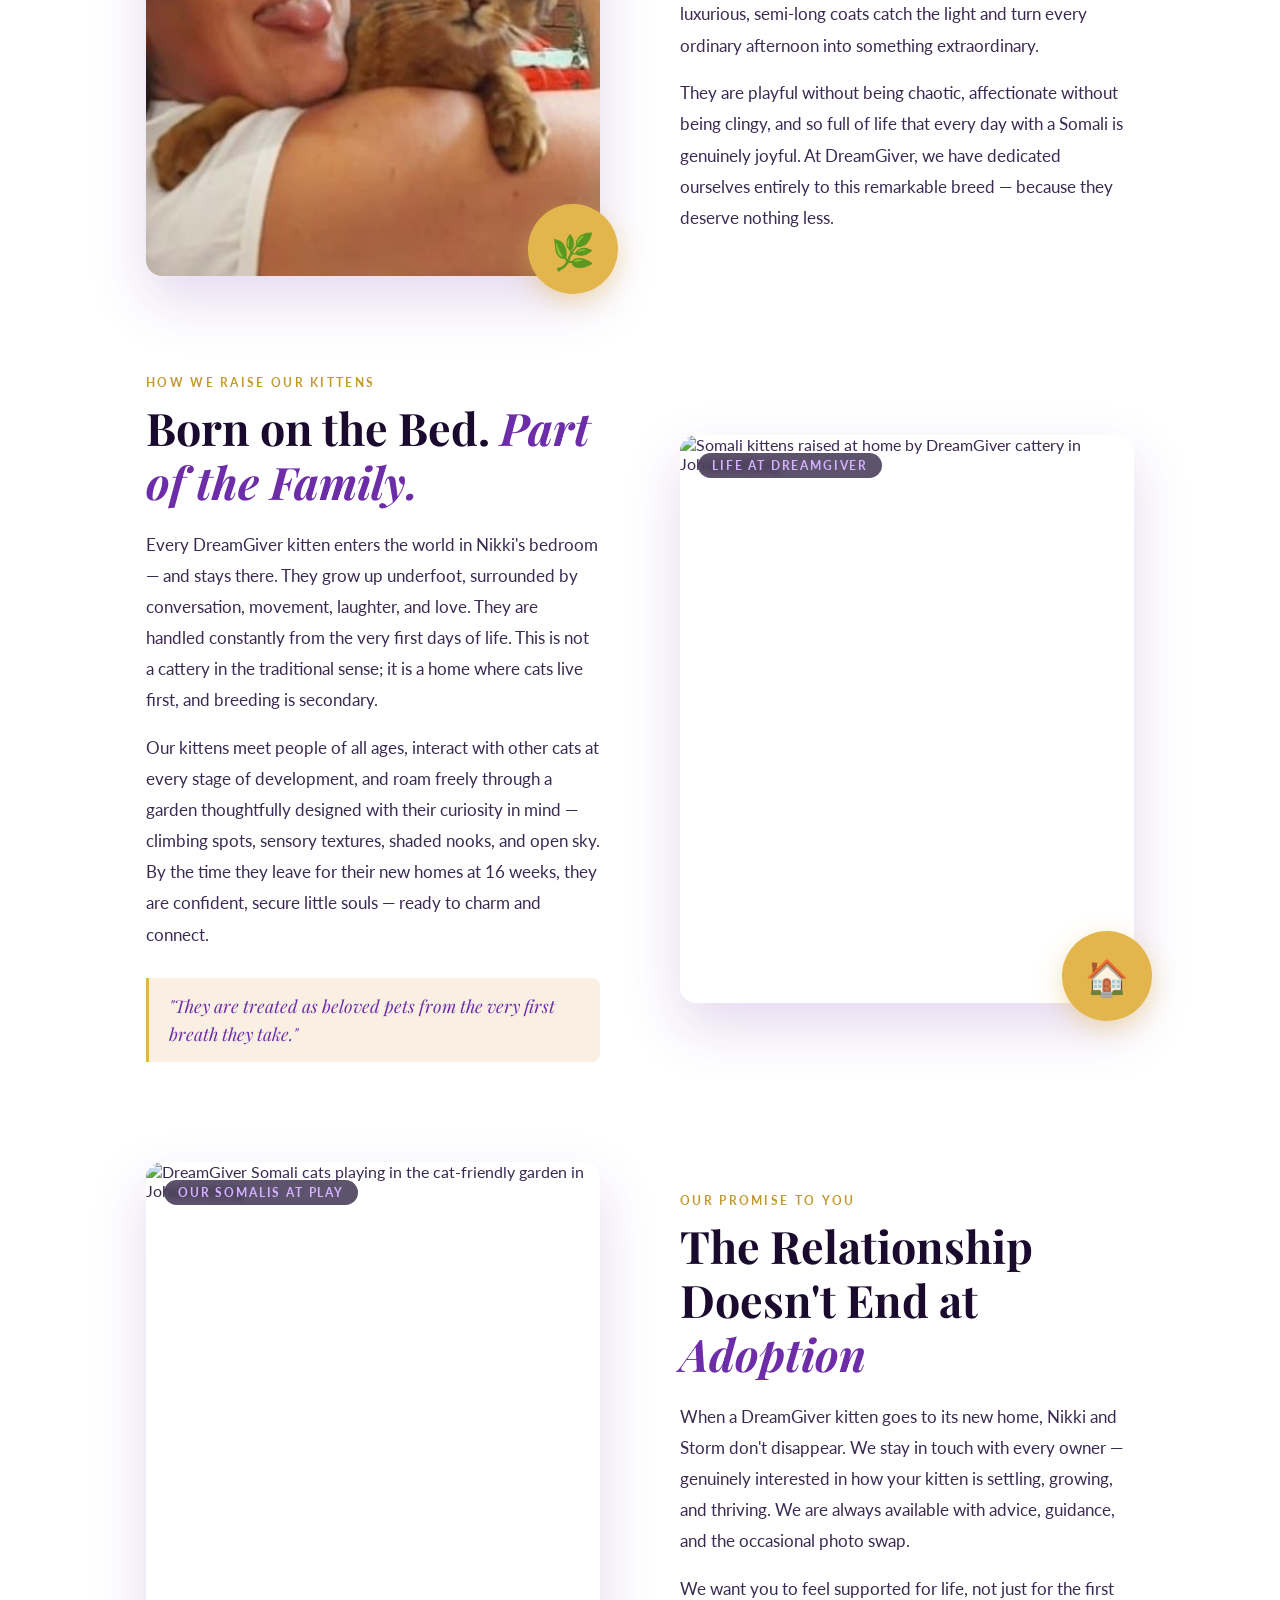
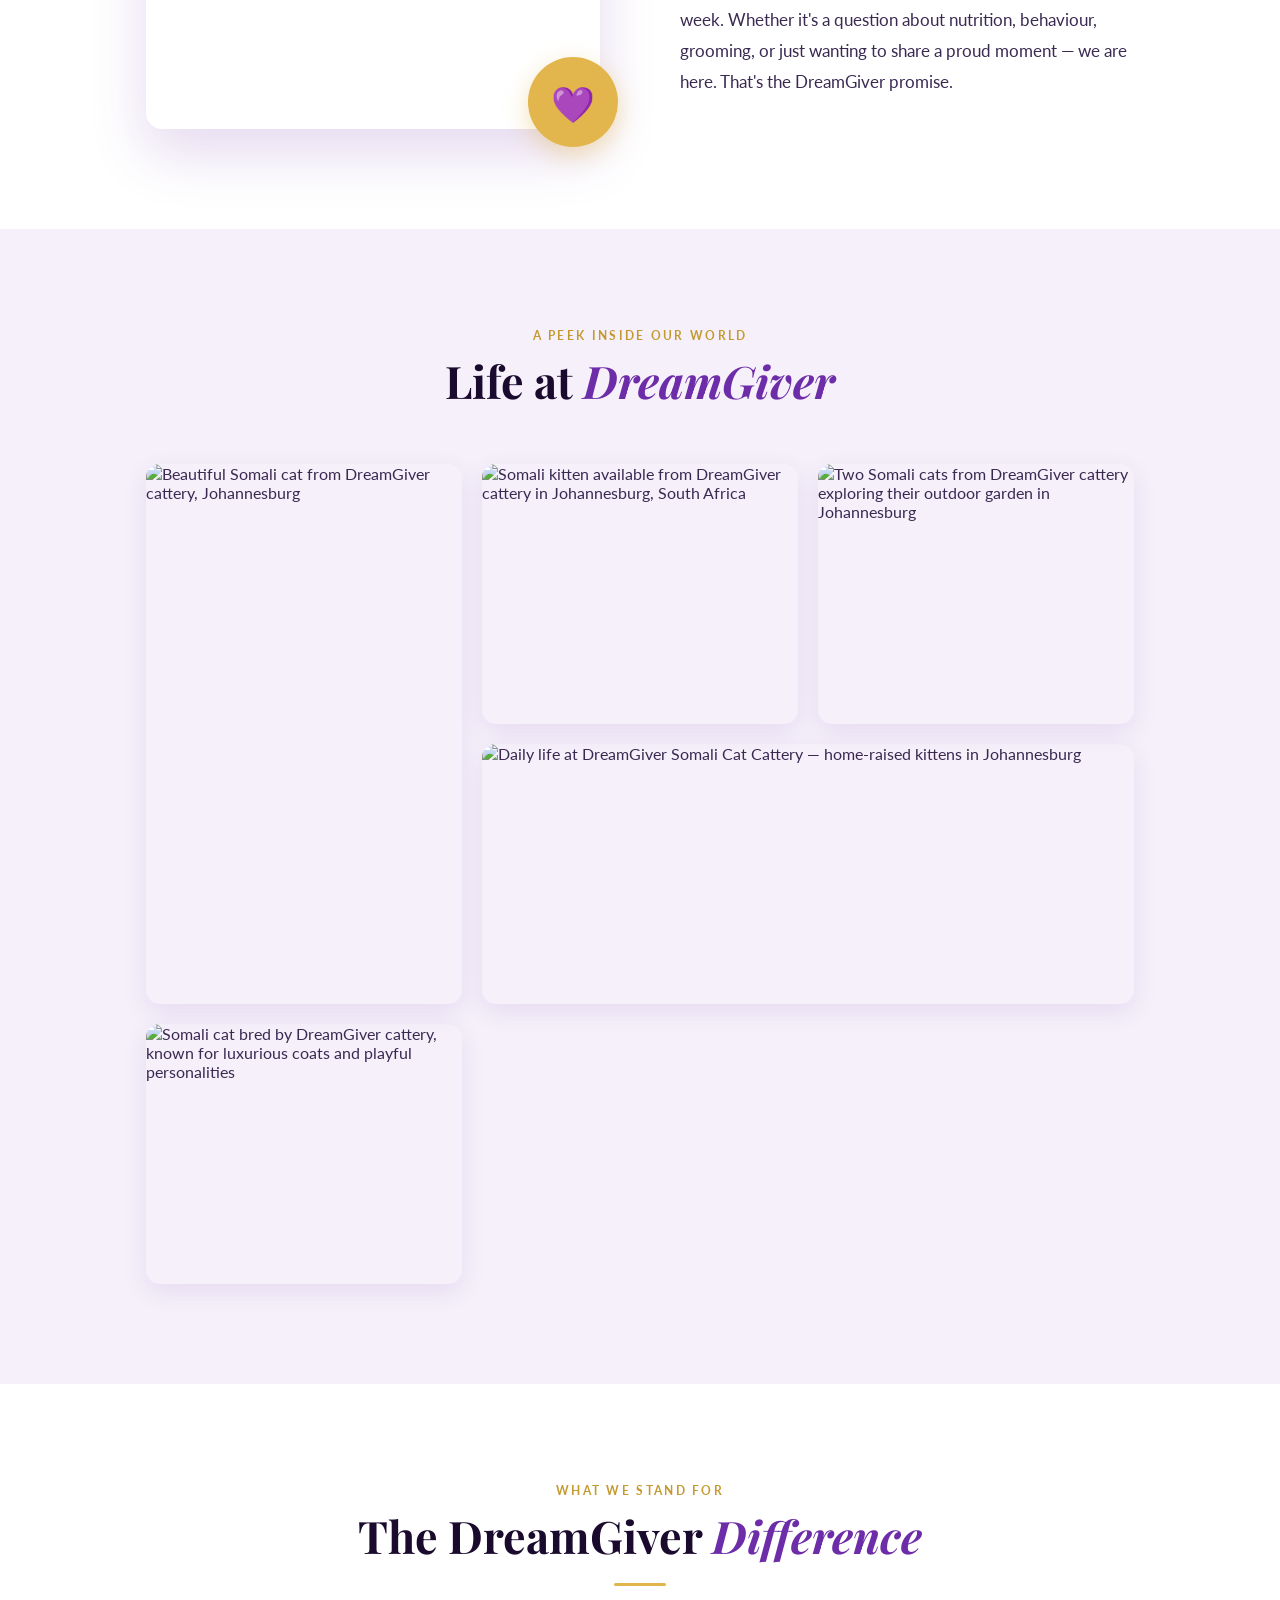
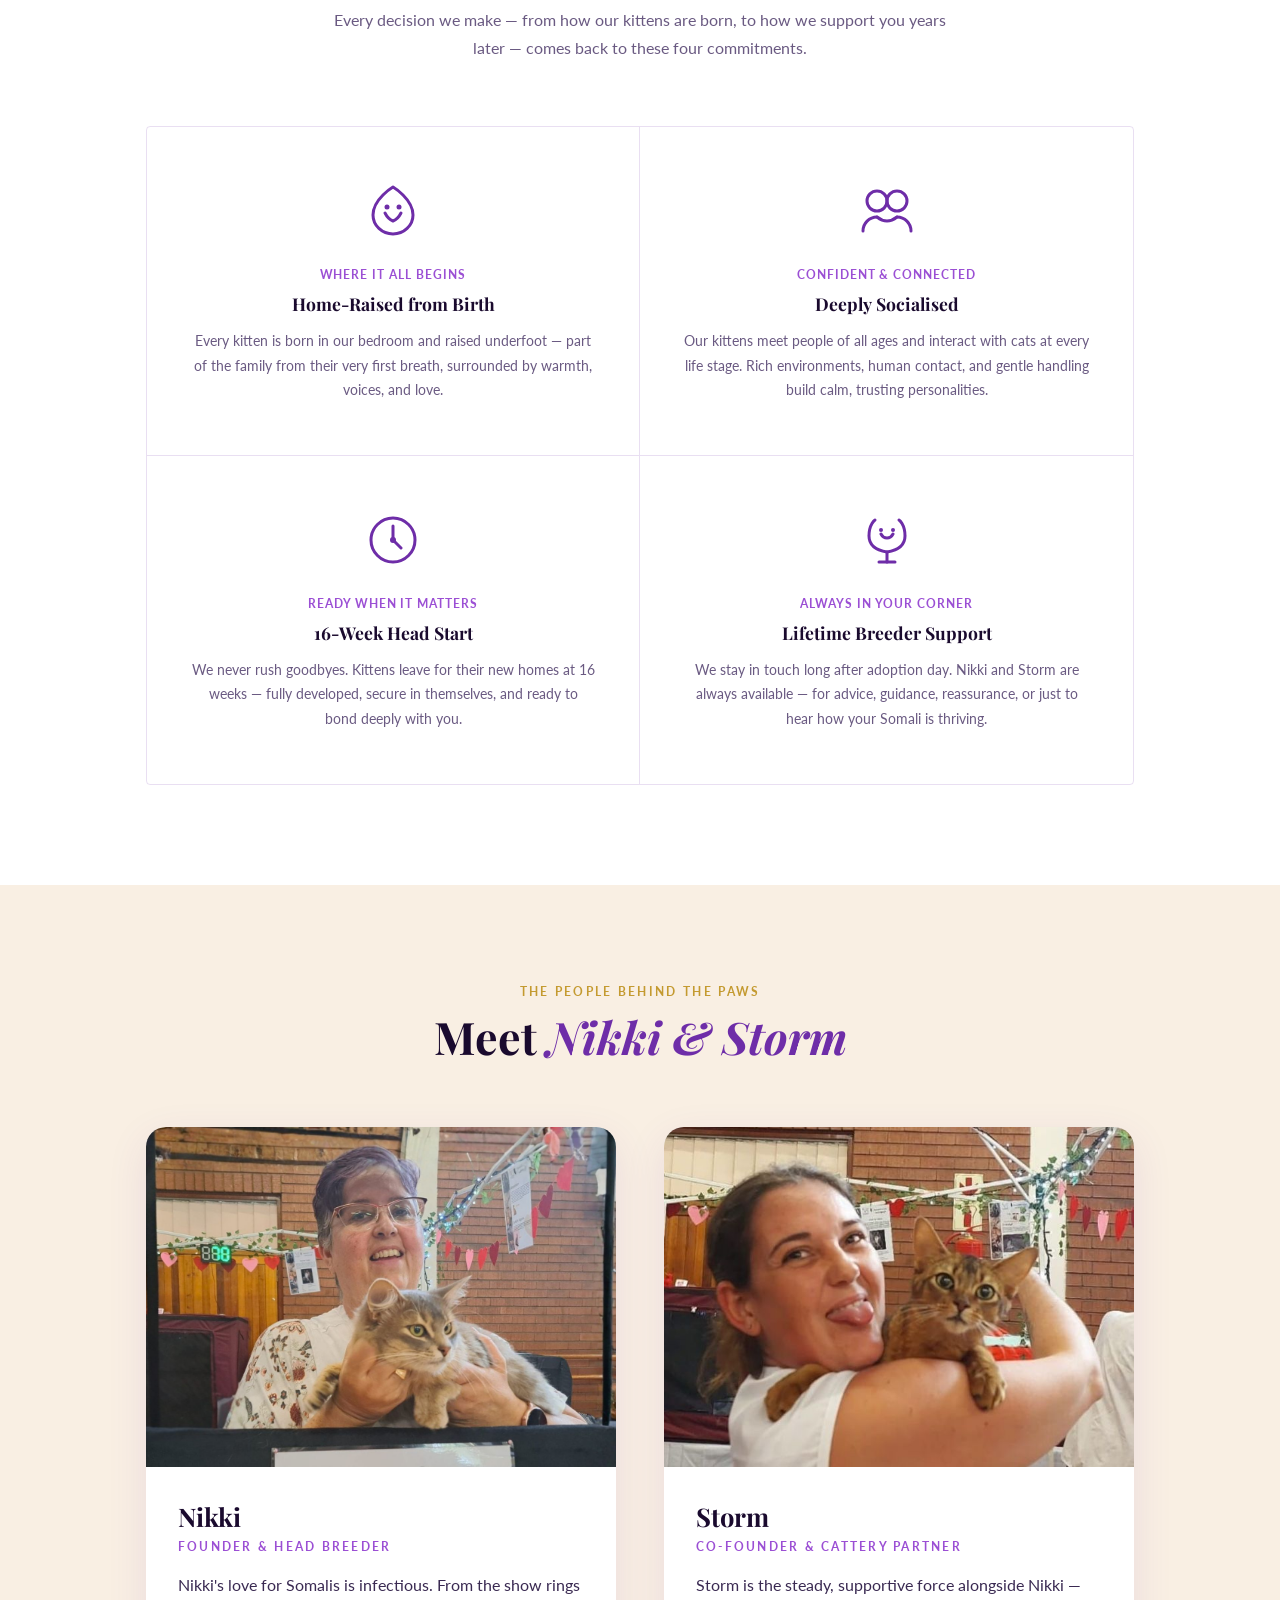
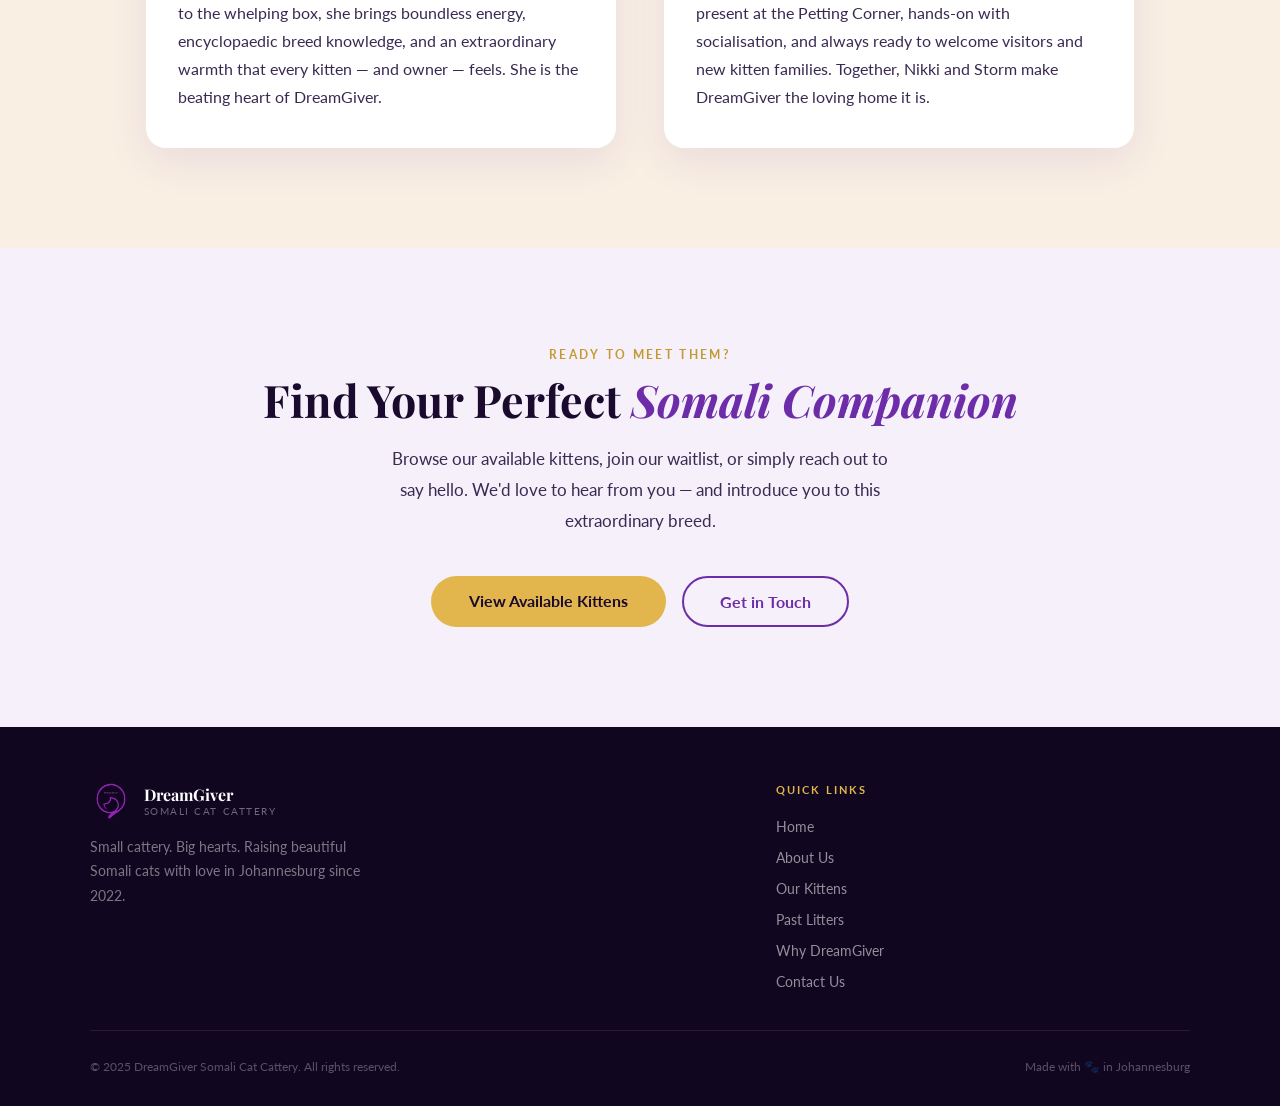
==== commit 75235dc8: "Past Litter & Dad" ====
--- a/About.html
+++ b/About.html
@@ -541,8 +541,9 @@
   </a>
   <ul class="nav-links" id="navLinks">
     <li><a href="index.html">Home</a></li>
-    <li><a href="about.html" class="active">About Us</a></li>
+    <li><a href="About.html" class="active">About Us</a></li>
     <li><a href="index.html#kittens">Our Kittens</a></li>
+    <li><a href="past-litters.html">Past Litters</a></li>
     <li><a href="index.html#contact">Contact</a></li>
   </ul>
   <button class="nav-hamburger" id="hamburger" aria-label="Menu" aria-expanded="false">
@@ -798,8 +799,9 @@
       <h4>Quick Links</h4>
       <ul>
         <li><a href="index.html">Home</a></li>
-        <li><a href="about.html">About Us</a></li>
+        <li><a href="About.html">About Us</a></li>
         <li><a href="index.html#kittens">Our Kittens</a></li>
+        <li><a href="past-litters.html">Past Litters</a></li>
         <li><a href="index.html#why">Why DreamGiver</a></li>
         <li><a href="index.html#contact">Contact Us</a></li>
       </ul>
